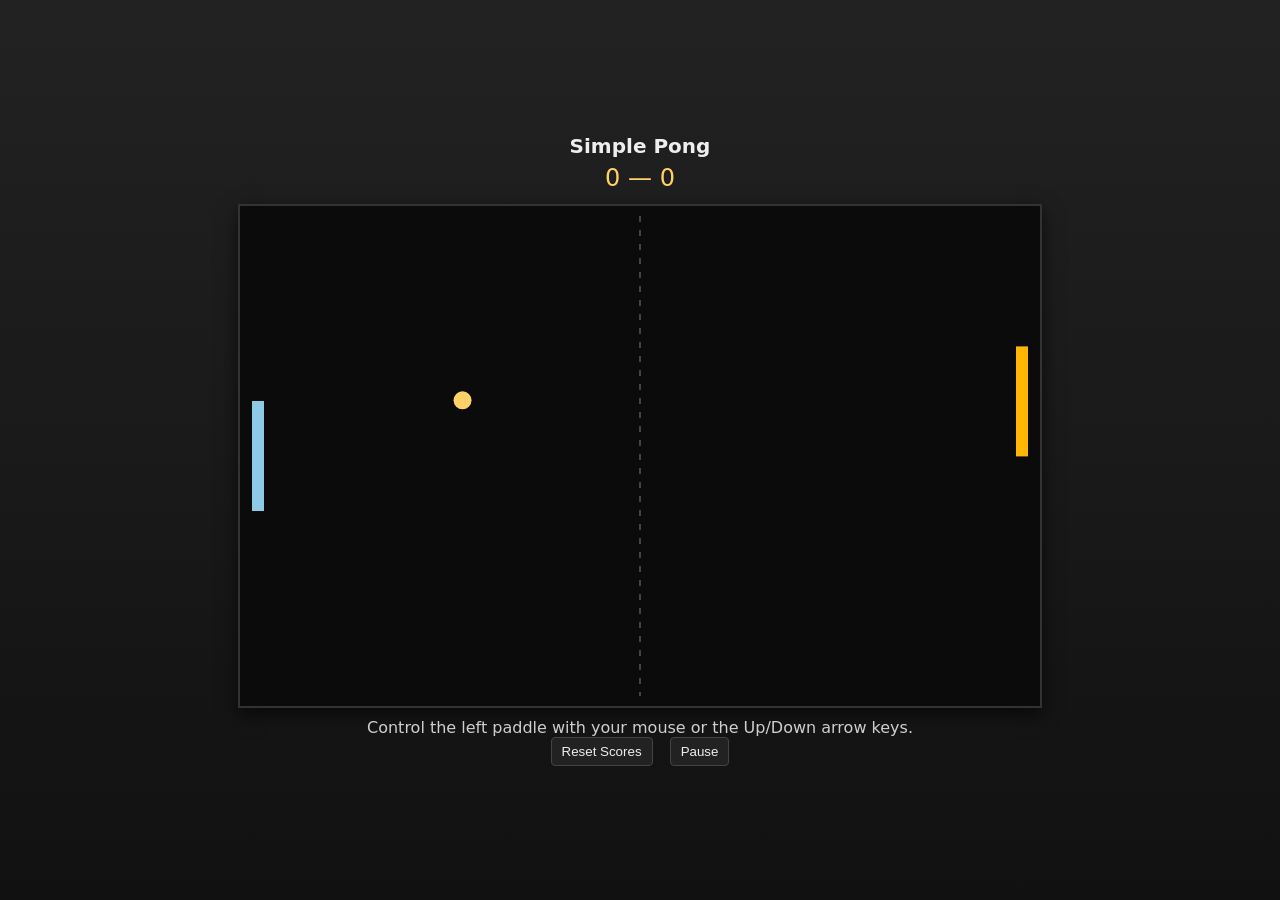
==== index.html @ 03beb85a "Add files via upload" ====
<!doctype html>
<html lang="en">
<head>
  <meta charset="utf-8" />
  <meta name="viewport" content="width=device-width,initial-scale=1" />
  <title>Simple Pong (Paddles & Ball)</title>
  <link rel="stylesheet" href="style.css">
</head>
<body>
  <div class="container">
    <h1>Simple Pong</h1>
    <div id="scoreboard">
      <span id="leftScore">0</span>
      <span> — </span>
      <span id="rightScore">0</span>
    </div>

    <canvas id="game" width="800" height="500"></canvas>

    <div class="controls">
      <p>Control the left paddle with your mouse or the Up/Down arrow keys.</p>
      <button id="resetBtn">Reset Scores</button>
      <button id="pauseBtn">Pause</button>
    </div>
  </div>

  <script src="script.js"></script>
</body>
</html>
---- style.css ----
/* Simple styling centered on the page */
* { box-sizing: border-box; margin: 0; padding: 0; }
body {
  display: flex;
  align-items: center;
  justify-content: center;
  min-height: 100vh;
  background: linear-gradient(180deg,#222,#111);
  color: #eee;
  font-family: system-ui, -apple-system, "Segoe UI", Roboto, "Helvetica Neue", Arial;
}
.container {
  text-align: center;
  width: 860px;
}
h1 { margin-bottom: 6px; font-size: 20px; }
#scoreboard {
  margin-bottom: 12px;
  font-size: 24px;
  color: #ffd166;
}
canvas {
  display: block;
  background: #0b0b0b;
  margin: 0 auto;
  border: 2px solid #333;
  box-shadow: 0 6px 18px rgba(0,0,0,0.6);
}
.controls {
  margin-top: 10px;
  color: #cfcfcf;
}
button {
  background: #222;
  color: #eee;
  border: 1px solid #444;
  padding: 6px 10px;
  margin: 0 6px;
  cursor: pointer;
  border-radius: 4px;
}
button:hover { border-color: #888; }
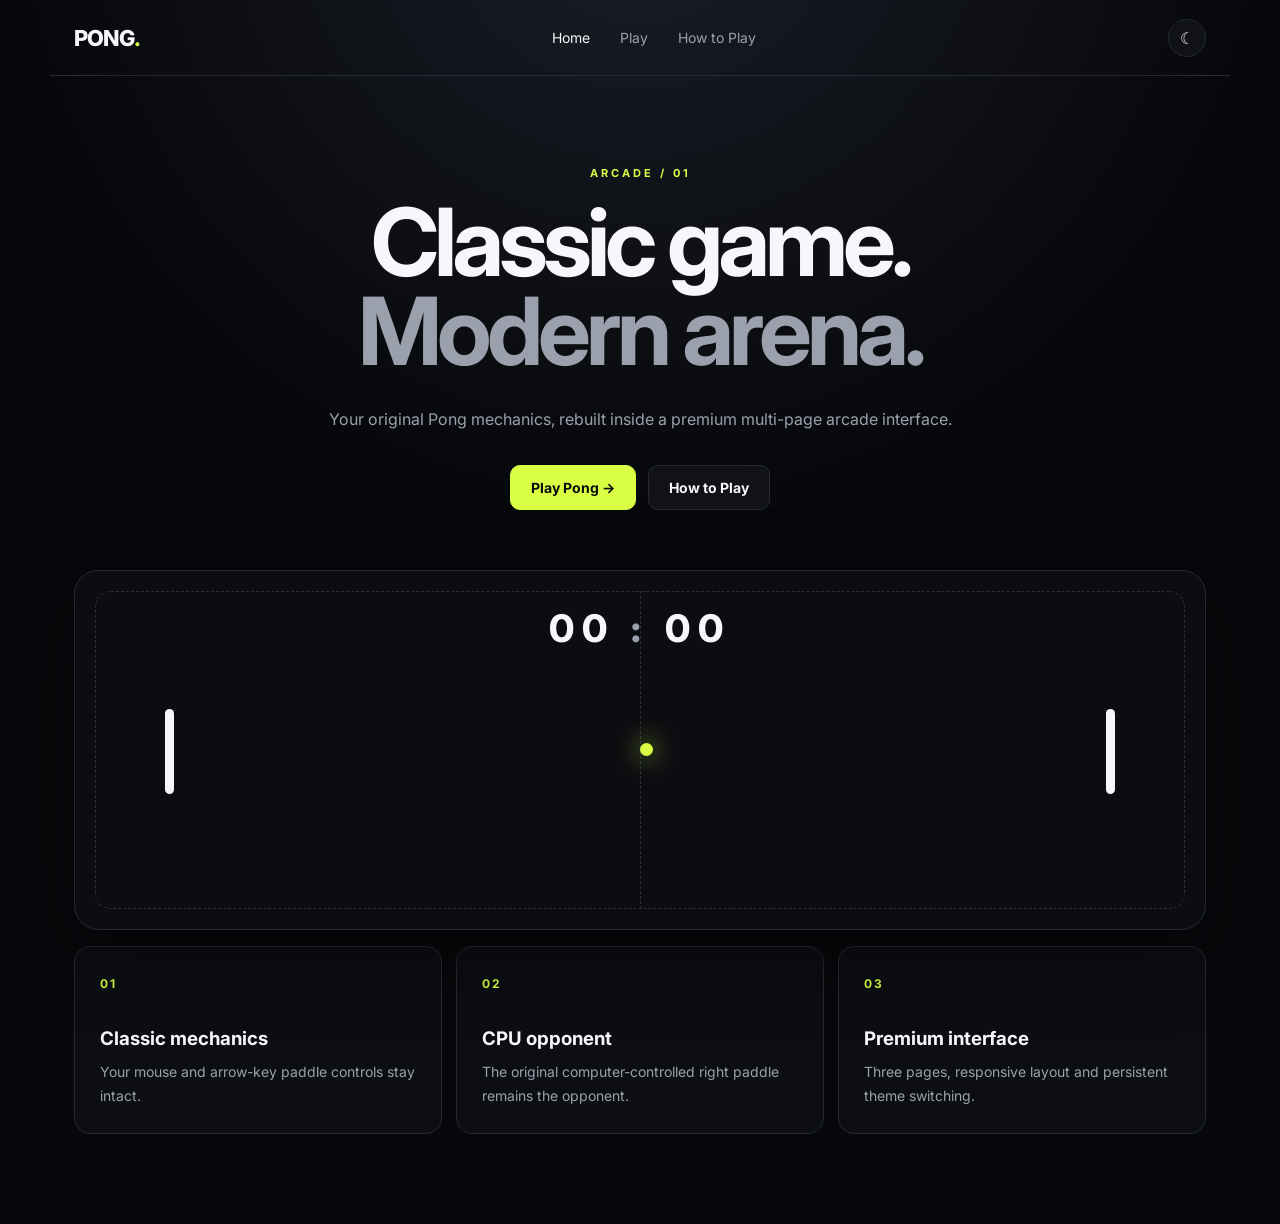
==== commit 399da9cd: "Add files via upload" ====
--- a/index.html
+++ b/index.html
@@ -1,29 +1,45 @@
 <!doctype html>
 <html lang="en">
 <head>
-  <meta charset="utf-8" />
-  <meta name="viewport" content="width=device-width,initial-scale=1" />
-  <title>Simple Pong (Paddles & Ball)</title>
+  <meta charset="utf-8">
+  <meta name="viewport" content="width=device-width,initial-scale=1">
+  <title>PONG — Home</title>
   <link rel="stylesheet" href="style.css">
 </head>
 <body>
-  <div class="container">
-    <h1>Simple Pong</h1>
-    <div id="scoreboard">
-      <span id="leftScore">0</span>
-      <span> — </span>
-      <span id="rightScore">0</span>
-    </div>
+<header class="nav">
+  <a class="logo" href="index.html">PONG<span>.</span></a>
+  <nav>
+    <a class="active" href="index.html">Home</a>
+    <a href="game.html">Play</a>
+    <a href="how-to-play.html">How to Play</a>
+  </nav>
+  <button class="theme-btn" id="themeBtn" aria-label="Toggle theme">☾</button>
+</header>
 
-    <canvas id="game" width="800" height="500"></canvas>
-
-    <div class="controls">
-      <p>Control the left paddle with your mouse or the Up/Down arrow keys.</p>
-      <button id="resetBtn">Reset Scores</button>
-      <button id="pauseBtn">Pause</button>
-    </div>
+<main class="hero">
+  <div class="eyebrow">ARCADE / 01</div>
+  <h1>Classic game.<br><span>Modern arena.</span></h1>
+  <p class="lead">Your original Pong mechanics, rebuilt inside a premium multi-page arcade interface.</p>
+  <div class="hero-actions">
+    <a class="btn primary" href="game.html">Play Pong →</a>
+    <a class="btn ghost" href="how-to-play.html">How to Play</a>
   </div>
 
-  <script src="script.js"></script>
+  <section class="preview-card">
+    <div class="scanline"></div>
+    <div class="mini-paddle left"></div>
+    <div class="mini-ball"></div>
+    <div class="mini-paddle right"></div>
+    <div class="preview-score">00 <i>:</i> 00</div>
+  </section>
+
+  <section class="cards">
+    <article><b>01</b><h3>Classic mechanics</h3><p>Your mouse and arrow-key paddle controls stay intact.</p></article>
+    <article><b>02</b><h3>CPU opponent</h3><p>The original computer-controlled right paddle remains the opponent.</p></article>
+    <article><b>03</b><h3>Premium interface</h3><p>Three pages, responsive layout and persistent theme switching.</p></article>
+  </section>
+</main>
+<script src="script.js"></script>
 </body>
 </html>
--- a/style.css
+++ b/style.css
@@ -1,42 +1,118 @@
-/* Simple styling centered on the page */
-* { box-sizing: border-box; margin: 0; padding: 0; }
-body {
-  display: flex;
-  align-items: center;
-  justify-content: center;
-  min-height: 100vh;
-  background: linear-gradient(180deg,#222,#111);
-  color: #eee;
-  font-family: system-ui, -apple-system, "Segoe UI", Roboto, "Helvetica Neue", Arial;
+@import url('https://fonts.googleapis.com/css2?family=Inter:wght@400;500;600;700;800&display=swap');
+
+:root{
+  --bg:#07080b;--panel:#0e1015;--text:#f5f7fa;--muted:#9aa1ad;
+  --line:#252a34;--accent:#d9ff45;--canvas:#0b0d11;
+  --shadow:0 25px 80px rgba(0,0,0,.45)
 }
-.container {
-  text-align: center;
-  width: 860px;
+*{box-sizing:border-box;margin:0;padding:0}
+html{scroll-behavior:smooth}
+body{
+  min-height:100vh;background:radial-gradient(circle at 50% -10%,#1a1e27 0,#07080b 42%);
+  color:var(--text);font-family:Inter,Arial,sans-serif
 }
-h1 { margin-bottom: 6px; font-size: 20px; }
-#scoreboard {
-  margin-bottom: 12px;
-  font-size: 24px;
-  color: #ffd166;
+a{text-decoration:none;color:inherit}
+button{font:inherit}
+.nav{
+  height:76px;display:flex;align-items:center;justify-content:space-between;
+  max-width:1180px;margin:auto;padding:0 24px;border-bottom:1px solid var(--line)
 }
-canvas {
-  display: block;
-  background: #0b0b0b;
-  margin: 0 auto;
-  border: 2px solid #333;
-  box-shadow: 0 6px 18px rgba(0,0,0,0.6);
+.logo{font-size:22px;font-weight:800;letter-spacing:-1px}.logo span{color:var(--accent)}
+nav{display:flex;gap:30px;color:var(--muted);font-size:14px}
+nav a{transition:.2s}nav a:hover,nav .active{color:var(--text)}
+.theme-btn{
+  border:1px solid var(--line);background:#101218;color:var(--text);
+  width:38px;height:38px;border-radius:50%;cursor:pointer
 }
-.controls {
-  margin-top: 10px;
-  color: #cfcfcf;
+.hero,.info-page,.game-page{max-width:1180px;margin:auto;padding:90px 24px}
+.hero{text-align:center}
+.eyebrow{font-size:11px;letter-spacing:3px;color:var(--accent);font-weight:700;margin-bottom:18px}
+.hero h1,.info-page h1{font-size:clamp(50px,8vw,94px);line-height:.95;letter-spacing:-5px}
+.hero h1 span{color:var(--muted)}
+.lead{max-width:650px;margin:28px auto;color:var(--muted);line-height:1.8;font-size:16px}
+.hero-actions{display:flex;justify-content:center;gap:12px;margin:32px 0 60px}
+.btn{
+  display:inline-flex;align-items:center;justify-content:center;
+  border:1px solid var(--line);padding:13px 20px;border-radius:10px;
+  font-weight:700;font-size:14px;cursor:pointer;transition:.2s
 }
-button {
-  background: #222;
-  color: #eee;
-  border: 1px solid #444;
-  padding: 6px 10px;
-  margin: 0 6px;
-  cursor: pointer;
-  border-radius: 4px;
+.primary{background:var(--accent);color:#090b0d;border-color:var(--accent)}
+.primary:hover{transform:translateY(-2px)}
+.ghost{background:#101218;color:var(--text)}.ghost:hover{background:#171a21}
+
+.preview-card{
+  height:360px;border:1px solid var(--line);border-radius:24px;background:#0b0d11;
+  position:relative;overflow:hidden;box-shadow:var(--shadow)
 }
-button:hover { border-color: #888; }+.preview-card:before{
+  content:"";position:absolute;inset:20px;border:1px dashed #292e38;border-radius:16px
+}
+.scanline{position:absolute;left:50%;top:20px;bottom:20px;border-left:1px dashed #292e38}
+.mini-paddle{position:absolute;width:9px;height:85px;background:var(--text);border-radius:8px;top:138px}
+.mini-paddle.left{left:8%}.mini-paddle.right{right:8%}
+.mini-ball{
+  position:absolute;width:13px;height:13px;border-radius:50%;background:var(--accent);
+  left:50%;top:48%;box-shadow:0 0 25px var(--accent)
+}
+.preview-score{
+  position:absolute;top:34px;left:50%;transform:translateX(-50%);
+  font-size:38px;font-weight:800;letter-spacing:8px
+}
+.preview-score i{font-style:normal;color:var(--muted)}
+.cards{display:grid;grid-template-columns:repeat(3,1fr);gap:14px;margin-top:16px;text-align:left}
+.cards article,.guide{
+  border:1px solid var(--line);background:rgba(14,16,21,.75);
+  border-radius:16px;padding:25px
+}
+.cards b,.guide span{color:var(--accent);font-size:12px;letter-spacing:2px}
+.cards h3{margin:35px 0 10px}.cards p,.guide p{color:var(--muted);line-height:1.7;font-size:14px}
+
+.game-page{padding-top:50px}
+.game-top{display:flex;justify-content:space-between;align-items:end;margin-bottom:24px}
+.game-top h1{font-size:42px;letter-spacing:-2px}
+.status{font-size:11px;letter-spacing:2px;color:var(--muted);display:flex;gap:8px;align-items:center}
+.status span:first-child{
+  width:7px;height:7px;border-radius:50%;background:var(--accent);
+  box-shadow:0 0 12px var(--accent)
+}
+.game-shell{
+  background:#0a0c10;border:1px solid var(--line);border-radius:24px;
+  padding:22px;box-shadow:var(--shadow)
+}
+.scoreboard{
+  display:flex;justify-content:center;align-items:center;gap:90px;
+  text-align:center;padding:8px 0 18px
+}
+.scoreboard small{display:block;color:var(--muted);font-size:10px;letter-spacing:2px}
+.scoreboard strong{font-size:52px;letter-spacing:-3px}.vs{color:#555d69;font-size:11px;font-weight:800}
+canvas{
+  width:100%;height:auto;display:block;background:var(--canvas);
+  border:1px solid #1d222c;border-radius:14px;cursor:none
+}
+.game-controls{display:flex;justify-content:center;gap:10px;margin:20px 0 10px}
+.hint{text-align:center;color:#646b77;font-size:11px}
+
+.info-page{max-width:1000px}.info-page h1{font-size:clamp(48px,7vw,78px)}
+.info-page>.lead{margin-left:0}.guide-grid{
+  display:grid;grid-template-columns:repeat(2,1fr);gap:14px;margin:45px 0
+}
+.guide h2{margin:28px 0 10px;font-size:25px}
+
+.light{
+  --bg:#f4f5f7;--panel:#fff;--text:#101217;--muted:#626977;
+  --line:#d9dce2;--canvas:#f8f9fa
+}
+.light body{background:#f4f5f7}
+.light .nav{border-color:var(--line)}
+.light .preview-card,.light .game-shell,.light .cards article,.light .guide{background:#fff}
+.light .theme-btn,.light .ghost{background:#fff;color:var(--text)}
+
+@media(max-width:700px){
+  nav{gap:12px;font-size:12px}.nav{padding:0 14px}
+  .hero,.info-page,.game-page{padding:55px 14px}
+  .hero h1,.info-page h1{letter-spacing:-3px}
+  .cards,.guide-grid{grid-template-columns:1fr}
+  .preview-card{height:260px}
+  .scoreboard{gap:35px}.scoreboard strong{font-size:40px}
+  .game-top h1{font-size:30px}.game-shell{padding:10px}
+}
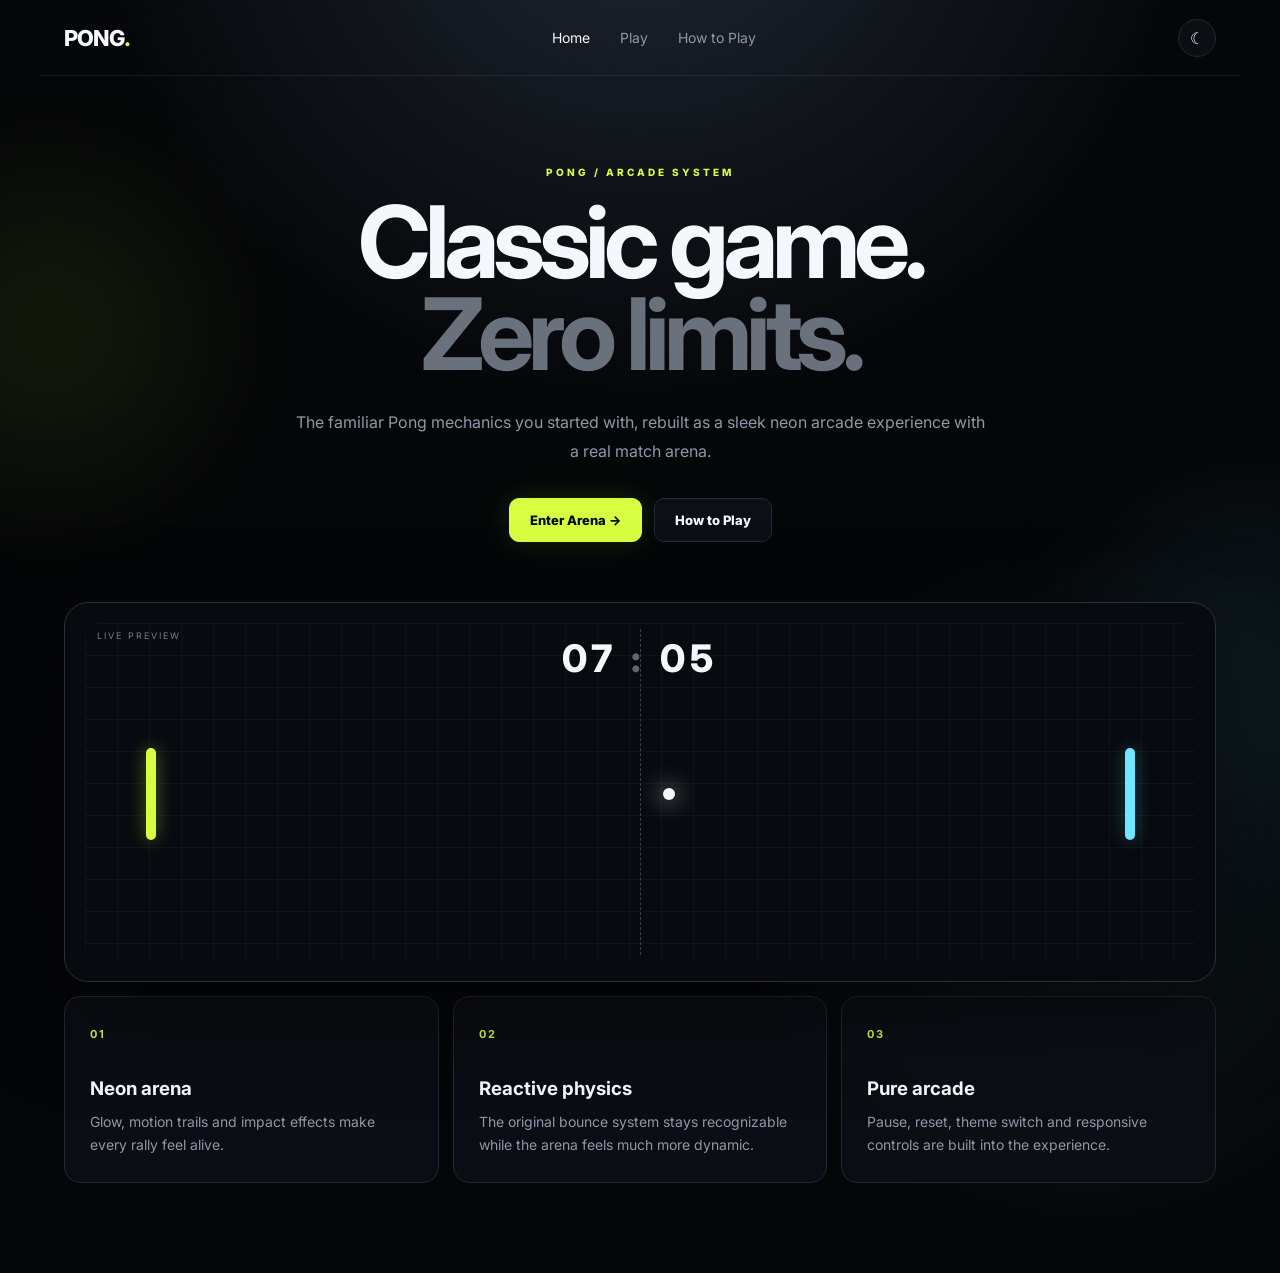
==== commit d0d103cc: "Add files via upload" ====
--- a/index.html
+++ b/index.html
@@ -7,6 +7,8 @@
   <link rel="stylesheet" href="style.css">
 </head>
 <body>
+<div class="ambient ambient-a"></div><div class="ambient ambient-b"></div>
+
 <header class="nav">
   <a class="logo" href="index.html">PONG<span>.</span></a>
   <nav>
@@ -18,26 +20,26 @@
 </header>
 
 <main class="hero">
-  <div class="eyebrow">ARCADE / 01</div>
-  <h1>Classic game.<br><span>Modern arena.</span></h1>
-  <p class="lead">Your original Pong mechanics, rebuilt inside a premium multi-page arcade interface.</p>
+  <div class="eyebrow">PONG / ARCADE SYSTEM</div>
+  <h1>Classic game.<br><span>Zero limits.</span></h1>
+  <p class="lead">The familiar Pong mechanics you started with, rebuilt as a sleek neon arcade experience with a real match arena.</p>
   <div class="hero-actions">
-    <a class="btn primary" href="game.html">Play Pong →</a>
+    <a class="btn primary" href="game.html">Enter Arena →</a>
     <a class="btn ghost" href="how-to-play.html">How to Play</a>
   </div>
 
   <section class="preview-card">
-    <div class="scanline"></div>
-    <div class="mini-paddle left"></div>
-    <div class="mini-ball"></div>
-    <div class="mini-paddle right"></div>
-    <div class="preview-score">00 <i>:</i> 00</div>
+    <div class="preview-grid"></div>
+    <div class="preview-net"></div>
+    <div class="preview-label">LIVE PREVIEW</div>
+    <div class="mini-paddle left"></div><div class="mini-ball"></div><div class="mini-paddle right"></div>
+    <div class="preview-score"><span>07</span><i>:</i><span>05</span></div>
   </section>
 
   <section class="cards">
-    <article><b>01</b><h3>Classic mechanics</h3><p>Your mouse and arrow-key paddle controls stay intact.</p></article>
-    <article><b>02</b><h3>CPU opponent</h3><p>The original computer-controlled right paddle remains the opponent.</p></article>
-    <article><b>03</b><h3>Premium interface</h3><p>Three pages, responsive layout and persistent theme switching.</p></article>
+    <article><b>01</b><h3>Neon arena</h3><p>Glow, motion trails and impact effects make every rally feel alive.</p></article>
+    <article><b>02</b><h3>Reactive physics</h3><p>The original bounce system stays recognizable while the arena feels much more dynamic.</p></article>
+    <article><b>03</b><h3>Pure arcade</h3><p>Pause, reset, theme switch and responsive controls are built into the experience.</p></article>
   </section>
 </main>
 <script src="script.js"></script>
--- a/style.css
+++ b/style.css
@@ -1,118 +1,73 @@
 @import url('https://fonts.googleapis.com/css2?family=Inter:wght@400;500;600;700;800&display=swap');
 
 :root{
-  --bg:#07080b;--panel:#0e1015;--text:#f5f7fa;--muted:#9aa1ad;
-  --line:#252a34;--accent:#d9ff45;--canvas:#0b0d11;
-  --shadow:0 25px 80px rgba(0,0,0,.45)
+  --bg:#050608;--panel:#0b0e13;--panel2:#0f131a;--text:#f4f7fb;--muted:#8f98a7;
+  --line:#222934;--accent:#d7ff42;--accent2:#6ee7ff;--danger:#ff648d;
+  --shadow:0 30px 90px rgba(0,0,0,.5)
 }
 *{box-sizing:border-box;margin:0;padding:0}
 html{scroll-behavior:smooth}
 body{
-  min-height:100vh;background:radial-gradient(circle at 50% -10%,#1a1e27 0,#07080b 42%);
+  min-height:100vh;overflow-x:hidden;background:
+  radial-gradient(circle at 50% -12%,#202734 0,transparent 36%),
+  radial-gradient(circle at 85% 70%,rgba(110,231,255,.08),transparent 25%),var(--bg);
   color:var(--text);font-family:Inter,Arial,sans-serif
 }
-a{text-decoration:none;color:inherit}
-button{font:inherit}
+body:before{content:"";position:fixed;inset:0;pointer-events:none;opacity:.22;background-image:linear-gradient(rgba(255,255,255,.025) 1px,transparent 1px),linear-gradient(90deg,rgba(255,255,255,.025) 1px,transparent 1px);background-size:42px 42px}
+a{text-decoration:none;color:inherit}button{font:inherit}
+.ambient{position:fixed;filter:blur(80px);opacity:.08;pointer-events:none;border-radius:50%}.ambient-a{width:300px;height:300px;background:var(--accent);top:20%;left:-100px}.ambient-b{width:300px;height:300px;background:var(--accent2);right:-120px;bottom:10%}
 .nav{
-  height:76px;display:flex;align-items:center;justify-content:space-between;
-  max-width:1180px;margin:auto;padding:0 24px;border-bottom:1px solid var(--line)
+  height:76px;display:flex;align-items:center;justify-content:space-between;max-width:1200px;margin:auto;
+  padding:0 24px;border-bottom:1px solid rgba(255,255,255,.07);position:relative;z-index:5
 }
 .logo{font-size:22px;font-weight:800;letter-spacing:-1px}.logo span{color:var(--accent)}
-nav{display:flex;gap:30px;color:var(--muted);font-size:14px}
-nav a{transition:.2s}nav a:hover,nav .active{color:var(--text)}
-.theme-btn{
-  border:1px solid var(--line);background:#101218;color:var(--text);
-  width:38px;height:38px;border-radius:50%;cursor:pointer
-}
-.hero,.info-page,.game-page{max-width:1180px;margin:auto;padding:90px 24px}
-.hero{text-align:center}
-.eyebrow{font-size:11px;letter-spacing:3px;color:var(--accent);font-weight:700;margin-bottom:18px}
-.hero h1,.info-page h1{font-size:clamp(50px,8vw,94px);line-height:.95;letter-spacing:-5px}
-.hero h1 span{color:var(--muted)}
-.lead{max-width:650px;margin:28px auto;color:var(--muted);line-height:1.8;font-size:16px}
+nav{display:flex;gap:30px;color:var(--muted);font-size:14px}nav a{transition:.2s}nav a:hover,nav .active{color:var(--text)}
+.theme-btn{border:1px solid var(--line);background:#0b0f14;color:var(--text);width:38px;height:38px;border-radius:50%;cursor:pointer}
+.hero,.info-page,.game-page{max-width:1200px;margin:auto;padding:90px 24px;position:relative;z-index:1}
+.hero{text-align:center}.eyebrow{font-size:10px;letter-spacing:3px;color:var(--accent);font-weight:800;margin-bottom:18px}
+.hero h1,.info-page h1{font-size:clamp(54px,8vw,100px);line-height:.92;letter-spacing:-6px}
+.hero h1 span{color:#69717d}.lead{max-width:700px;margin:28px auto;color:var(--muted);line-height:1.8;font-size:16px}
 .hero-actions{display:flex;justify-content:center;gap:12px;margin:32px 0 60px}
-.btn{
-  display:inline-flex;align-items:center;justify-content:center;
-  border:1px solid var(--line);padding:13px 20px;border-radius:10px;
-  font-weight:700;font-size:14px;cursor:pointer;transition:.2s
-}
-.primary{background:var(--accent);color:#090b0d;border-color:var(--accent)}
-.primary:hover{transform:translateY(-2px)}
-.ghost{background:#101218;color:var(--text)}.ghost:hover{background:#171a21}
+.btn{display:inline-flex;align-items:center;justify-content:center;border:1px solid var(--line);padding:13px 20px;border-radius:10px;font-weight:800;font-size:13px;cursor:pointer;transition:.2s}
+.primary{background:var(--accent);color:#080b0c;border-color:var(--accent);box-shadow:0 0 28px rgba(215,255,66,.12)}.primary:hover{transform:translateY(-2px);box-shadow:0 8px 30px rgba(215,255,66,.22)}
+.ghost{background:#0c1016;color:var(--text)}.ghost:hover{background:#151a22;border-color:#38404d}
 
 .preview-card{
-  height:360px;border:1px solid var(--line);border-radius:24px;background:#0b0d11;
+  height:380px;border:1px solid #29313d;border-radius:24px;background:#070a0f;
   position:relative;overflow:hidden;box-shadow:var(--shadow)
 }
-.preview-card:before{
-  content:"";position:absolute;inset:20px;border:1px dashed #292e38;border-radius:16px
-}
-.scanline{position:absolute;left:50%;top:20px;bottom:20px;border-left:1px dashed #292e38}
-.mini-paddle{position:absolute;width:9px;height:85px;background:var(--text);border-radius:8px;top:138px}
-.mini-paddle.left{left:8%}.mini-paddle.right{right:8%}
-.mini-ball{
-  position:absolute;width:13px;height:13px;border-radius:50%;background:var(--accent);
-  left:50%;top:48%;box-shadow:0 0 25px var(--accent)
-}
-.preview-score{
-  position:absolute;top:34px;left:50%;transform:translateX(-50%);
-  font-size:38px;font-weight:800;letter-spacing:8px
-}
-.preview-score i{font-style:normal;color:var(--muted)}
-.cards{display:grid;grid-template-columns:repeat(3,1fr);gap:14px;margin-top:16px;text-align:left}
-.cards article,.guide{
-  border:1px solid var(--line);background:rgba(14,16,21,.75);
-  border-radius:16px;padding:25px
-}
-.cards b,.guide span{color:var(--accent);font-size:12px;letter-spacing:2px}
-.cards h3{margin:35px 0 10px}.cards p,.guide p{color:var(--muted);line-height:1.7;font-size:14px}
+.preview-grid{position:absolute;inset:20px;border-radius:16px;background-image:linear-gradient(rgba(255,255,255,.035) 1px,transparent 1px),linear-gradient(90deg,rgba(255,255,255,.035) 1px,transparent 1px);background-size:32px 32px}
+.preview-net{position:absolute;left:50%;top:26px;bottom:26px;border-left:1px dashed #38404b}
+.preview-label{position:absolute;left:32px;top:27px;color:#77808d;font-size:9px;letter-spacing:2px}
+.mini-paddle{position:absolute;width:10px;height:92px;border-radius:8px;top:145px;background:var(--accent);box-shadow:0 0 18px rgba(215,255,66,.4)}.mini-paddle.left{left:7%}.mini-paddle.right{right:7%;background:var(--accent2);box-shadow:0 0 18px rgba(110,231,255,.3)}
+.mini-ball{position:absolute;width:12px;height:12px;border-radius:50%;background:var(--text);left:52%;top:49%;box-shadow:0 0 25px #fff}
+.preview-score{position:absolute;top:32px;left:50%;transform:translateX(-50%);display:flex;gap:14px;font-size:38px;font-weight:800;letter-spacing:5px}.preview-score i{font-style:normal;color:#5d6570}
+.cards{display:grid;grid-template-columns:repeat(3,1fr);gap:14px;margin-top:14px;text-align:left}.cards article,.guide{border:1px solid var(--line);background:rgba(12,16,22,.86);border-radius:16px;padding:25px}.cards b,.guide span,.tips span{color:var(--accent);font-size:11px;letter-spacing:2px}.cards h3{margin:35px 0 10px}.cards p,.guide p,.tips p{color:var(--muted);line-height:1.7;font-size:14px}
 
-.game-page{padding-top:50px}
-.game-top{display:flex;justify-content:space-between;align-items:end;margin-bottom:24px}
-.game-top h1{font-size:42px;letter-spacing:-2px}
-.status{font-size:11px;letter-spacing:2px;color:var(--muted);display:flex;gap:8px;align-items:center}
-.status span:first-child{
-  width:7px;height:7px;border-radius:50%;background:var(--accent);
-  box-shadow:0 0 12px var(--accent)
-}
-.game-shell{
-  background:#0a0c10;border:1px solid var(--line);border-radius:24px;
-  padding:22px;box-shadow:var(--shadow)
-}
-.scoreboard{
-  display:flex;justify-content:center;align-items:center;gap:90px;
-  text-align:center;padding:8px 0 18px
-}
-.scoreboard small{display:block;color:var(--muted);font-size:10px;letter-spacing:2px}
-.scoreboard strong{font-size:52px;letter-spacing:-3px}.vs{color:#555d69;font-size:11px;font-weight:800}
-canvas{
-  width:100%;height:auto;display:block;background:var(--canvas);
-  border:1px solid #1d222c;border-radius:14px;cursor:none
-}
-.game-controls{display:flex;justify-content:center;gap:10px;margin:20px 0 10px}
-.hint{text-align:center;color:#646b77;font-size:11px}
+.game-page{padding-top:48px}.game-top{display:flex;justify-content:space-between;align-items:end;margin-bottom:20px}.game-top h1{font-size:44px;letter-spacing:-2px}
+.status{font-size:10px;letter-spacing:2px;color:var(--muted);display:flex;gap:8px;align-items:center}.status span:first-child{width:7px;height:7px;border-radius:50%;background:var(--accent);box-shadow:0 0 14px var(--accent)}
+.hud-row{display:grid;grid-template-columns:1fr 1fr 1fr;gap:12px;align-items:center;margin-bottom:12px}
+.hud-card{border:1px solid var(--line);background:linear-gradient(180deg,#0d1218,#090c11);border-radius:16px;padding:16px 20px;min-height:88px}.hud-card span{display:block;font-size:9px;color:#68717f;letter-spacing:2px}.hud-card strong{display:block;font-size:44px;line-height:1;margin-top:9px;letter-spacing:-3px}.hud-card.cpu{text-align:right}.match-center{text-align:center}.round-label{font-size:9px;letter-spacing:2px;color:#78818e;margin-bottom:7px}.round-track{height:4px;background:#1a2028;border-radius:99px;overflow:hidden;max-width:200px;margin:auto}.round-track span{display:block;height:100%;width:0;background:var(--accent);box-shadow:0 0 14px var(--accent);transition:width .25s}.rally{font-size:9px;letter-spacing:2px;color:#707987;margin-top:8px}.rally b{color:var(--text)}
+.game-shell{position:relative;background:#06090d;border:1px solid #2b3440;border-radius:22px;padding:15px;box-shadow:var(--shadow);overflow:hidden}
+.game-shell:after{content:"";position:absolute;inset:15px;border:1px solid rgba(255,255,255,.035);border-radius:15px;pointer-events:none}
+.arena-tag{position:absolute;top:27px;left:30px;font-size:9px;letter-spacing:2px;color:#596372;z-index:2}
+canvas{width:100%;height:auto;display:block;background:#05080b;border:1px solid #151c25;border-radius:15px;cursor:none}
+.center-message{position:absolute;left:50%;top:50%;transform:translate(-50%,-50%);font-size:11px;letter-spacing:3px;color:rgba(255,255,255,.35);pointer-events:none;transition:.25s}.center-message.hidden{opacity:0}
+.countdown{position:absolute;left:50%;top:50%;transform:translate(-50%,-50%);font-size:86px;font-weight:800;letter-spacing:-6px;color:var(--accent);text-shadow:0 0 30px rgba(215,255,66,.5);z-index:3;pointer-events:none}
+.game-controls{display:flex;justify-content:center;gap:10px;margin:18px 0 10px}.hint{text-align:center;color:#596270;font-size:10px}
+.result-overlay{position:fixed;inset:0;background:rgba(0,0,0,.68);backdrop-filter:blur(8px);display:flex;align-items:center;justify-content:center;z-index:20;opacity:0;pointer-events:none;transition:.3s}.result-overlay.show{opacity:1;pointer-events:auto}
+.result-card{min-width:340px;text-align:center;border:1px solid #303947;background:#0b0f15;border-radius:20px;padding:44px;box-shadow:0 30px 100px rgba(0,0,0,.6)}.result-card h2{font-size:52px;letter-spacing:-3px;margin:4px 0}.result-card p{font-size:22px;color:#a5adba;margin-bottom:26px}
+.info-page{max-width:1000px}.info-page h1{font-size:clamp(50px,7vw,82px)}.info-page>.lead{margin-left:0}.guide-grid{display:grid;grid-template-columns:repeat(2,1fr);gap:14px;margin:45px 0 14px}.guide h2{margin:28px 0 10px;font-size:25px}.tips{display:grid;grid-template-columns:1fr 1fr;gap:14px;margin-bottom:30px}.tips>div{border:1px solid var(--line);border-radius:14px;padding:18px;background:#0a0e13}.tips p{margin-top:8px}
 
-.info-page{max-width:1000px}.info-page h1{font-size:clamp(48px,7vw,78px)}
-.info-page>.lead{margin-left:0}.guide-grid{
-  display:grid;grid-template-columns:repeat(2,1fr);gap:14px;margin:45px 0
-}
-.guide h2{margin:28px 0 10px;font-size:25px}
+.light{--bg:#f4f5f7;--text:#101217;--muted:#626977;--line:#d9dce2}.light body{background:radial-gradient(circle at 50% -10%,#fff 0,transparent 35%),var(--bg)}.light body:before{opacity:.1}.light .theme-btn,.light .ghost,.light .hud-card,.light .cards article,.light .guide,.light .tips>div{background:#fff}.light .preview-card,.light .game-shell{background:#fff}.light canvas{background:#fafbfc}
+@media(max-width:760px){nav{gap:12px;font-size:12px}.nav{padding:0 14px}.hero,.info-page,.game-page{padding:55px 14px}.hero h1,.info-page h1{letter-spacing:-4px}.cards,.guide-grid,.tips{grid-template-columns:1fr}.preview-card{height:280px}.hud-row{grid-template-columns:1fr 1fr}.match-center{grid-column:1/-1;grid-row:1}.hud-card strong{font-size:36px}.game-top h1{font-size:30px}.game-shell{padding:9px}.result-card{min-width:0;width:calc(100% - 30px)}}
 
-.light{
-  --bg:#f4f5f7;--panel:#fff;--text:#101217;--muted:#626977;
-  --line:#d9dce2;--canvas:#f8f9fa
-}
-.light body{background:#f4f5f7}
-.light .nav{border-color:var(--line)}
-.light .preview-card,.light .game-shell,.light .cards article,.light .guide{background:#fff}
-.light .theme-btn,.light .ghost{background:#fff;color:var(--text)}
+.difficulty-control{display:flex;align-items:center;gap:8px;border:1px solid var(--line);background:#0c1016;border-radius:10px;padding:0 10px 0 12px}
+.difficulty-control span{font-size:9px;font-weight:800;letter-spacing:2px;color:#737d8a}
+.difficulty-control select{appearance:none;border:0;outline:0;background:transparent;color:var(--text);font-weight:700;font-size:12px;padding:12px 28px 12px 2px;cursor:pointer}
+.light .difficulty-control{background:#fff}
+@media(max-width:760px){.game-controls{flex-wrap:wrap}.difficulty-control{min-height:42px}}
 
-@media(max-width:700px){
-  nav{gap:12px;font-size:12px}.nav{padding:0 14px}
-  .hero,.info-page,.game-page{padding:55px 14px}
-  .hero h1,.info-page h1{letter-spacing:-3px}
-  .cards,.guide-grid{grid-template-columns:1fr}
-  .preview-card{height:260px}
-  .scoreboard{gap:35px}.scoreboard strong{font-size:40px}
-  .game-top h1{font-size:30px}.game-shell{padding:10px}
-}
+.bot-badge{display:inline-block;margin-top:10px;padding:6px 9px;border:1px solid var(--line);border-radius:7px;background:#0b0f14;color:#68717e;font-size:9px;letter-spacing:1.5px}
+.bot-badge b{color:var(--accent)}
+.light .bot-badge{background:#fff}
